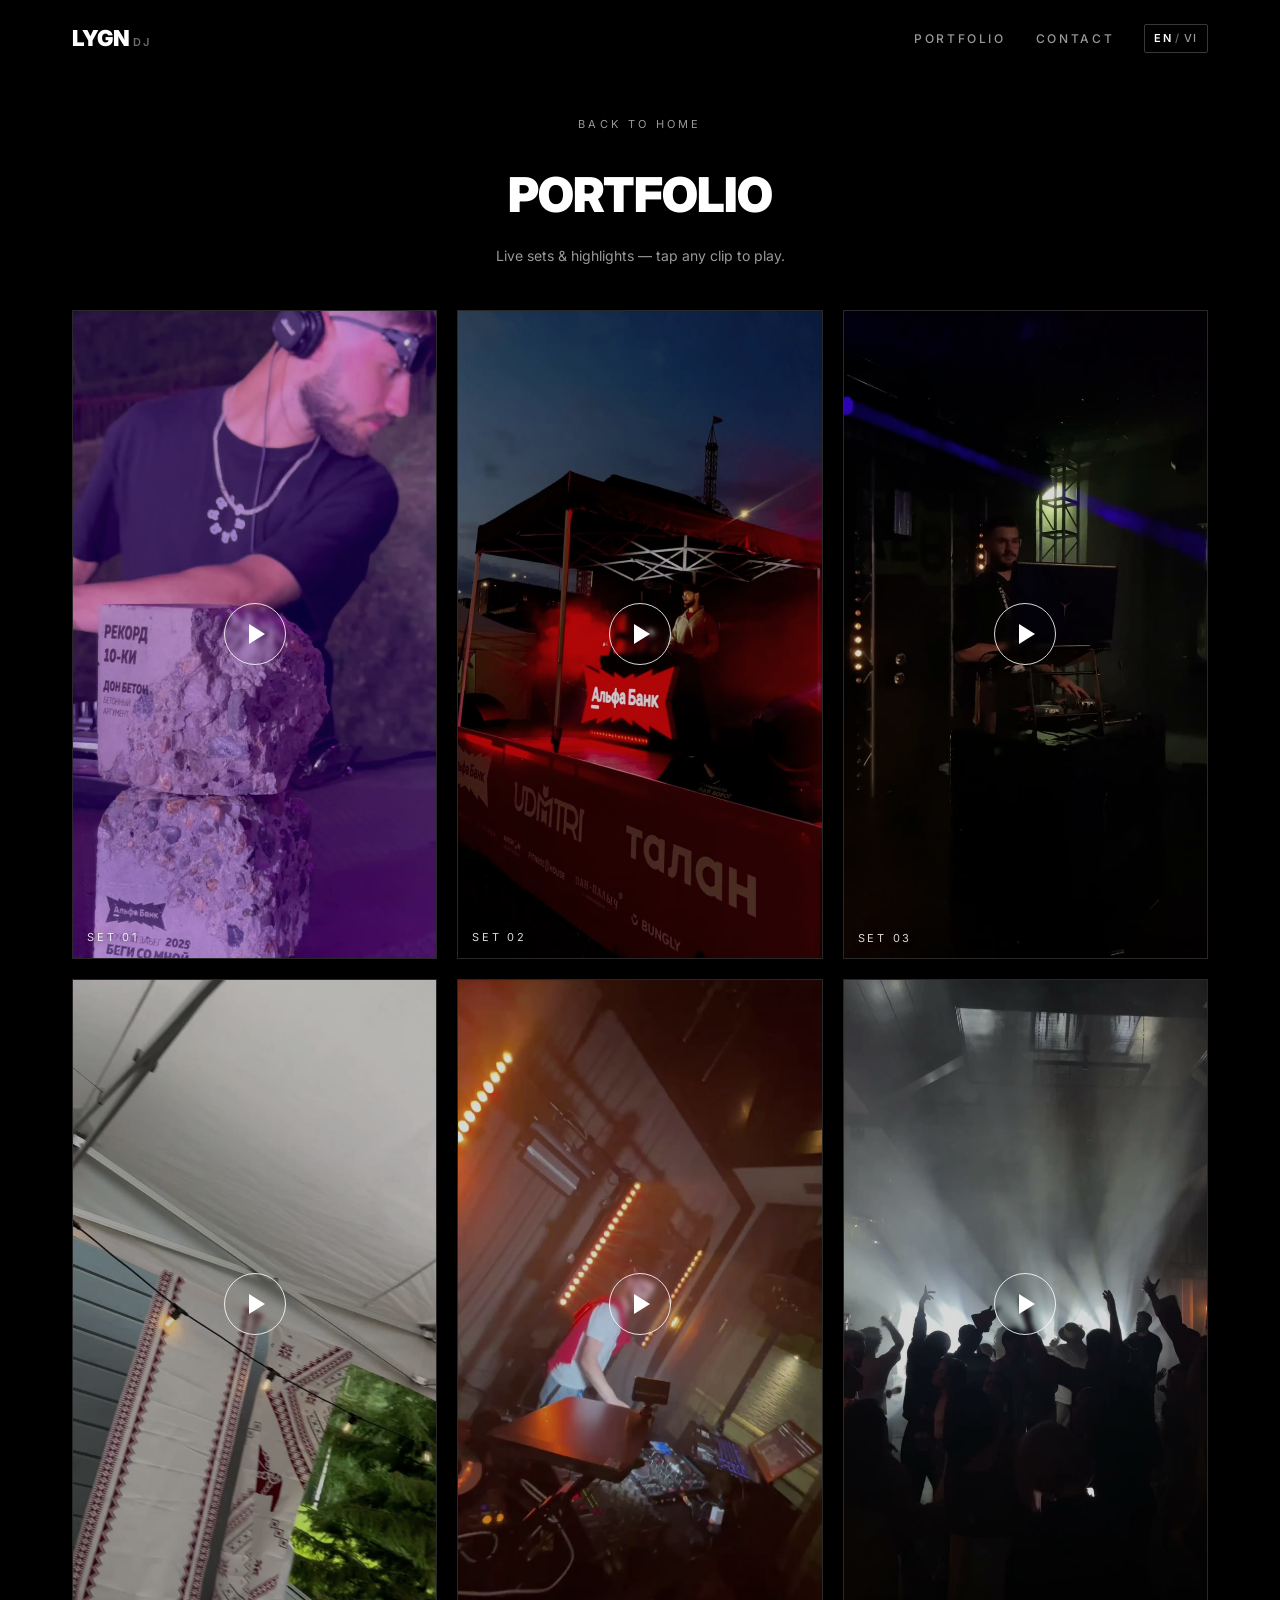
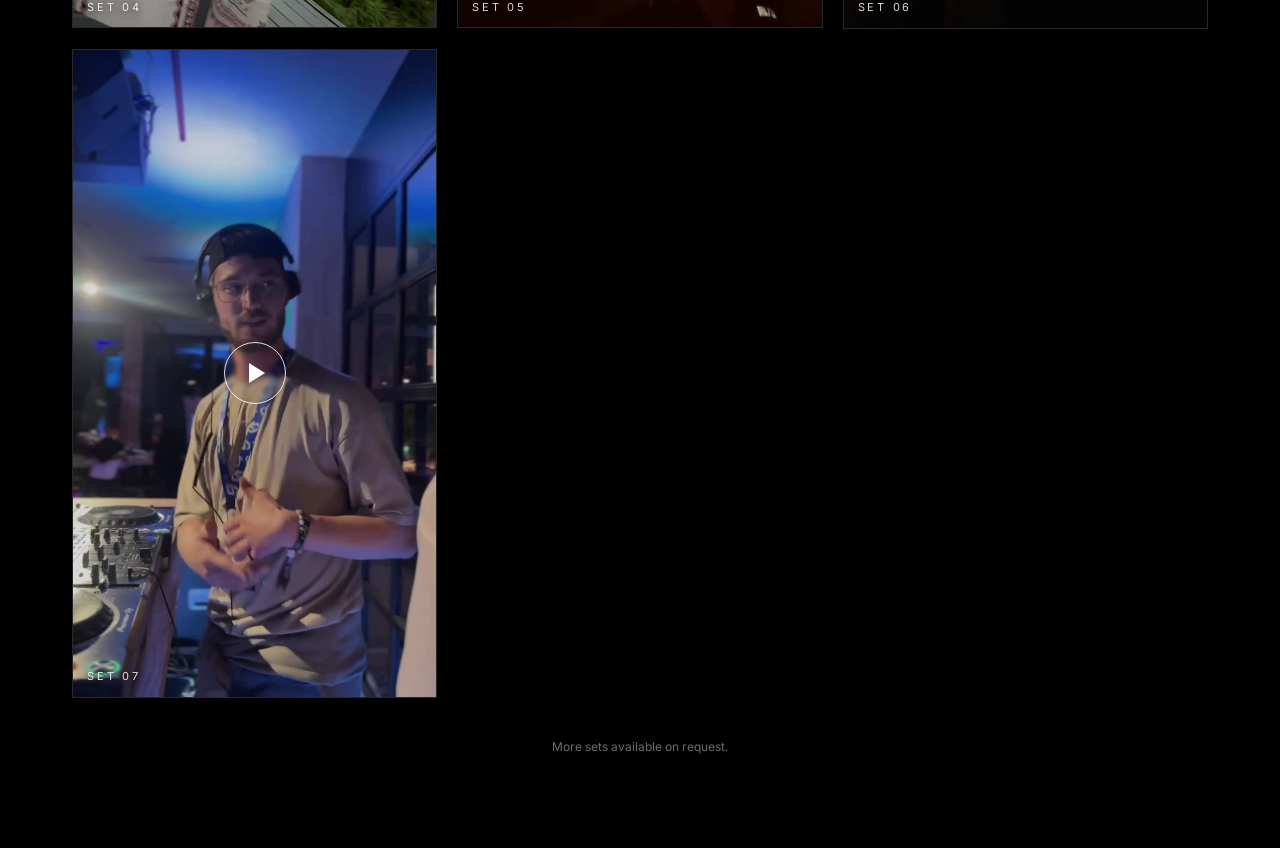
==== portfolio.html @ 01721c89 "Initial commit — LYGN DJ portfolio site Co-Authored-By: Claude Opus 4.8 <noreply@anthropic.com>" ====
<!doctype html>
<html lang="en">
  <head>
    <meta charset="UTF-8" />
    <meta name="viewport" content="width=device-width, initial-scale=1.0, viewport-fit=cover" />
    <meta name="theme-color" content="#000000" />
    <meta name="description" content="DJ LYGN — video portfolio. Live sets & highlights from festivals, clubs and bars." />
    <link rel="icon" type="image/svg+xml" href="favicon.svg" />
    <link rel="preconnect" href="https://fonts.googleapis.com" />
    <link rel="preconnect" href="https://fonts.gstatic.com" crossorigin />
    <link
      href="https://fonts.googleapis.com/css2?family=Inter:wght@400;500;600;800;900&family=JetBrains+Mono:wght@400;500&display=swap"
      rel="stylesheet"
    />
    <link rel="stylesheet" href="assets/css/styles.css" />
    <title>Portfolio — LYGN</title>
  </head>
  <body>
    <header class="nav">
      <a href="index.html#top" class="nav__logo" aria-label="LYGN home">LYGN<span>DJ</span></a>
      <nav class="nav__links">
        <a href="index.html#portfolio" data-i18n="nav.projects">Portfolio</a>
        <a href="index.html#contact" data-i18n="nav.contact">Contact</a>
        <button class="lang" id="langToggle" type="button" aria-label="Switch language">
          <span data-lang="en">EN</span><span class="lang__sep">/</span><span data-lang="vi">VI</span>
        </button>
      </nav>
    </header>

    <main class="page">
      <div class="page__head">
        <a class="page__back" href="index.html" data-i18n="page.back">Back to home</a>
        <h1 class="section__title" data-i18n="page.title">PORTFOLIO</h1>
        <p class="page__sub" data-i18n="page.sub">Live sets &amp; highlights — tap any clip to play.</p>
      </div>

      <div class="videos" id="videoGrid"></div>
      <p class="folio__hint" data-i18n="page.hint">More sets available on request.</p>
    </main>

    <!-- Lightbox player -->
    <div class="lightbox" id="lightbox" role="dialog" aria-modal="true">
      <button class="lightbox__close" id="lightboxClose" aria-label="Close">×</button>
      <video id="lightboxVideo" controls playsinline preload="metadata"></video>
    </div>

    <script src="assets/js/i18n.js"></script>
    <script src="assets/js/main.js"></script>
    <script src="assets/js/portfolio.js"></script>
  </body>
</html>
---- assets/css/styles.css ----
:root {
  --bg: #000000;
  --fg: #ffffff;
  --muted: rgba(255, 255, 255, 0.6);
  --muted-2: rgba(255, 255, 255, 0.42);
  --line: rgba(255, 255, 255, 0.12);
  --line-2: rgba(255, 255, 255, 0.22);
  --card: rgba(255, 255, 255, 0.03);
  --card-hover: rgba(255, 255, 255, 0.06);
  --maxw: 1200px;
  --font: "Inter", "Helvetica Neue", Arial, sans-serif;
  --mono: "JetBrains Mono", ui-monospace, SFMono-Regular, Consolas, monospace;
}

* { box-sizing: border-box; }

html {
  scroll-behavior: smooth;
  -webkit-text-size-adjust: 100%;
}

body {
  margin: 0;
  background: var(--bg);
  color: var(--fg);
  font-family: var(--font);
  line-height: 1.5;
  -webkit-font-smoothing: antialiased;
  text-rendering: optimizeLegibility;
  overflow-x: hidden;
}

img { max-width: 100%; display: block; }
a { color: inherit; text-decoration: none; }

/* ---------- NAV ---------- */
.nav {
  position: fixed;
  inset: 0 0 auto 0;
  z-index: 50;
  display: flex;
  align-items: center;
  justify-content: space-between;
  padding: 18px 20px;
  max-width: var(--maxw);
  margin: 0 auto;
}
.nav__logo {
  font-weight: 900;
  font-size: 20px;
  letter-spacing: -0.02em;
}
.nav__logo span {
  font-size: 0.5em;
  font-weight: 600;
  letter-spacing: 0.12em;
  vertical-align: baseline;
  margin-left: 4px;
  color: var(--muted-2);
}
.nav__links {
  display: flex;
  align-items: center;
  gap: 22px;
  font-size: 11px;
  font-weight: 500;
  text-transform: uppercase;
  letter-spacing: 0.22em;
  color: var(--muted);
}
.nav__links a { transition: color 0.2s; }
.nav__links a:hover { color: var(--fg); }

.lang {
  background: none;
  border: 1px solid var(--line-2);
  color: var(--muted);
  font: inherit;
  font-size: 11px;
  letter-spacing: 0.14em;
  padding: 5px 9px;
  cursor: pointer;
  border-radius: 2px;
  transition: color 0.2s, border-color 0.2s;
}
.lang:hover { color: var(--fg); border-color: var(--fg); }
.lang__sep { margin: 0 3px; color: var(--muted-2); }
.lang [data-lang].is-active { color: var(--fg); font-weight: 600; }

/* ---------- HERO ---------- */
.hero {
  position: relative;
  min-height: 560px;
  height: 100svh;
  display: flex;
  flex-direction: column;
  overflow: hidden;
  background: #000;
}
.hero__canvas { position: absolute; inset: 0; z-index: 0; }
.hero__canvas canvas { display: block; width: 100% !important; height: 100% !important; }
.hero__veil {
  position: absolute;
  inset: 0;
  z-index: 1;
  pointer-events: none;
  background: linear-gradient(to top, #000 0%, rgba(0, 0, 0, 0.6) 45%, rgba(0, 0, 0, 0.2) 100%);
}
.hero__copy {
  position: relative;
  z-index: 2;
  flex: 1;
  display: flex;
  flex-direction: column;
  align-items: center;
  justify-content: center;
  text-align: center;
  padding: 0 24px;
}
.hero__pre {
  margin: 0;
  font-size: 11px;
  font-weight: 500;
  text-transform: uppercase;
  letter-spacing: 0.5em;
  color: var(--muted-2);
  animation: fadeIn 1.4s ease-out both;
}
.hero__title {
  margin: 14px 0 0;
  font-size: clamp(4.5rem, 19vw, 11rem);
  font-weight: 900;
  line-height: 0.9;
  letter-spacing: -0.02em;
  animation: fadeIn 1.6s ease-out both;
}
.hero__sub {
  margin: 14px 0 0;
  font-size: clamp(12px, 3.4vw, 15px);
  font-weight: 500;
  text-transform: uppercase;
  letter-spacing: 0.42em;
  color: var(--muted);
  animation: fadeIn 1.8s ease-out both;
}

/* marquee */
.marquee {
  position: relative;
  z-index: 2;
  overflow: hidden;
  border-top: 1px solid var(--line);
  border-bottom: 1px solid var(--line);
  padding: 12px 0;
  white-space: nowrap;
}
.marquee__track {
  display: inline-flex;
  gap: 34px;
  padding-left: 34px;
  animation: marquee 28s linear infinite;
  will-change: transform;
}
.marquee__track span {
  font-size: 11px;
  font-weight: 500;
  text-transform: uppercase;
  letter-spacing: 0.3em;
  color: var(--muted-2);
}

.hero__foot {
  position: relative;
  z-index: 2;
  display: flex;
  align-items: center;
  justify-content: space-between;
  padding: 18px 20px;
}
.socials { display: flex; align-items: center; gap: 16px; }
.socials a { color: rgba(255, 255, 255, 0.55); transition: color 0.2s; display: inline-flex; }
.socials a:hover { color: var(--fg); }
.socials svg { width: 20px; height: 20px; }
.hero__scroll {
  font-size: 10px;
  text-transform: uppercase;
  letter-spacing: 0.35em;
  color: var(--muted-2);
  transition: color 0.2s;
}
.hero__scroll:hover { color: var(--fg); }

/* ---------- SECTIONS ---------- */
.section__title {
  margin: 0;
  font-size: clamp(1.9rem, 6vw, 3rem);
  font-weight: 900;
  letter-spacing: -0.02em;
}
.section__lead {
  margin: 18px 0 0;
  max-width: 38rem;
  font-size: 15px;
  line-height: 1.7;
  color: var(--muted);
}

/* PORTFOLIO teaser */
.folio {
  padding: 80px 20px;
  max-width: var(--maxw);
  margin: 0 auto;
}
.folio__grid {
  display: grid;
  grid-template-columns: 1fr;
  gap: 16px;
}
.folio__img {
  width: 100%;
  height: 260px;
  object-fit: cover;
  object-position: center;
  filter: grayscale(1);
  transition: filter 0.6s ease;
}
.folio__img:hover { filter: grayscale(0); }
/* Keep each DJ's face centred in the crop (esp. on mobile, where photos crop vertically) */
.folio__grid .folio__img:nth-child(1) { object-position: 50% 8%; }
.folio__grid .folio__img:nth-child(2) { object-position: 60% 52%; }
.folio__grid .folio__img:nth-child(3) { object-position: 62% 18%; }
.folio__body {
  margin-top: 48px;
  display: flex;
  flex-direction: column;
  align-items: center;
  text-align: center;
}
.folio__body .section__lead { text-align: center; }
.folio__actions { margin-top: 30px; display: flex; flex-wrap: wrap; gap: 12px; justify-content: center; }

.btn {
  display: inline-flex;
  align-items: center;
  border: 1px solid var(--line-2);
  padding: 14px 30px;
  font-size: 11px;
  font-weight: 500;
  text-transform: uppercase;
  letter-spacing: 0.3em;
  color: rgba(255, 255, 255, 0.85);
  transition: border-color 0.2s, color 0.2s, background 0.2s;
}
.btn:hover { border-color: var(--fg); color: var(--fg); }
.btn--solid { background: var(--fg); color: #000; border-color: var(--fg); }
.btn--solid:hover { background: rgba(255, 255, 255, 0.85); color: #000; }

/* CONTACT */
.contact {
  padding: 80px 20px 40px;
  max-width: var(--maxw);
  margin: 0 auto;
  display: grid;
  grid-template-columns: 1fr;
  gap: 44px;
}
.chips { margin-top: 34px; }
.chips__label {
  margin: 0 0 14px;
  font-size: 11px;
  font-weight: 500;
  text-transform: uppercase;
  letter-spacing: 0.3em;
  color: var(--muted-2);
}
.chips__list { display: flex; flex-wrap: wrap; gap: 8px; }
.chip {
  border: 1px solid var(--line);
  padding: 7px 12px;
  font-size: 11px;
  font-weight: 500;
  text-transform: uppercase;
  letter-spacing: 0.14em;
  color: rgba(255, 255, 255, 0.65);
}

.contact__right { display: flex; flex-direction: column; gap: 12px; justify-content: center; }
.channel {
  display: flex;
  align-items: center;
  gap: 16px;
  border: 1px solid var(--line);
  background: var(--card);
  padding: 18px 20px;
  transition: border-color 0.2s, background 0.2s;
}
.channel:hover { border-color: var(--line-2); background: var(--card-hover); }
.channel svg { width: 24px; height: 24px; flex: none; color: rgba(255, 255, 255, 0.72); transition: color 0.2s; }
.channel:hover svg { color: var(--fg); }
.channel__text { display: flex; flex-direction: column; min-width: 0; }
.channel__label {
  display: block;
  font-size: 10px;
  font-weight: 500;
  text-transform: uppercase;
  letter-spacing: 0.3em;
  color: var(--muted-2);
}
.channel__handle { display: block; margin-top: 4px; font-size: 16px; font-weight: 600; }
.channel__arrow { margin-left: auto; color: var(--muted-2); transition: color 0.2s; }
.channel:hover .channel__arrow { color: var(--fg); }

.footer {
  max-width: var(--maxw);
  margin: 40px auto 0;
  padding: 28px 20px 40px;
  border-top: 1px solid var(--line);
  text-align: center;
  font-size: 11px;
  text-transform: uppercase;
  letter-spacing: 0.3em;
  color: var(--muted-2);
}

/* ---------- PORTFOLIO PAGE ---------- */
.page {
  max-width: var(--maxw);
  margin: 0 auto;
  padding: 110px 20px 80px;
}
.page__head { text-align: center; margin-bottom: 44px; }
.page__back {
  display: inline-flex;
  align-items: center;
  gap: 8px;
  font-size: 11px;
  text-transform: uppercase;
  letter-spacing: 0.3em;
  color: var(--muted);
  margin-bottom: 26px;
  transition: color 0.2s;
}
.page__back:hover { color: var(--fg); }
.page__sub { margin: 14px 0 0; color: var(--muted); font-size: 14px; }

.videos {
  display: grid;
  grid-template-columns: 1fr;
  gap: 16px;
}
.vcard {
  position: relative;
  aspect-ratio: 9 / 16;
  overflow: hidden;
  background: #0a0a0a;
  border: 1px solid var(--line);
  cursor: pointer;
}
.vcard:focus { outline: none; }
.vcard:focus-visible { outline: 2px solid rgba(255, 255, 255, 0.75); outline-offset: 3px; }
.vcard img { width: 100%; height: 100%; object-fit: cover; filter: grayscale(0.15); transition: transform 0.5s, filter 0.5s; }
.vcard:hover img { transform: scale(1.04); filter: grayscale(0); }
.vcard__play {
  position: absolute;
  inset: 0;
  display: flex;
  align-items: center;
  justify-content: center;
  background: rgba(0, 0, 0, 0.15);
  transition: background 0.3s;
}
.vcard:hover .vcard__play { background: rgba(0, 0, 0, 0.35); }
.vcard__play span {
  width: 62px;
  height: 62px;
  border-radius: 50%;
  border: 1.5px solid rgba(255, 255, 255, 0.85);
  display: flex;
  align-items: center;
  justify-content: center;
  backdrop-filter: blur(2px);
}
.vcard__play span::after {
  content: "";
  border-left: 16px solid #fff;
  border-top: 10px solid transparent;
  border-bottom: 10px solid transparent;
  margin-left: 4px;
}
.vcard__label {
  position: absolute;
  left: 14px;
  bottom: 12px;
  font-size: 11px;
  text-transform: uppercase;
  letter-spacing: 0.25em;
  color: rgba(255, 255, 255, 0.85);
  text-shadow: 0 1px 6px rgba(0, 0, 0, 0.6);
}

.folio__hint {
  margin-top: 40px;
  text-align: center;
  font-size: 12px;
  color: var(--muted-2);
}

/* Lightbox */
.lightbox {
  position: fixed;
  inset: 0;
  z-index: 100;
  display: none;
  align-items: center;
  justify-content: center;
  background: rgba(0, 0, 0, 0.92);
  padding: 20px;
}
.lightbox.is-open { display: flex; }
.lightbox video {
  max-width: min(92vw, 520px);
  max-height: 86vh;
  width: auto;
  height: auto;
  background: #000;
  outline: none;
}
.lightbox__close {
  position: absolute;
  top: 18px;
  right: 20px;
  width: 44px;
  height: 44px;
  border: 1px solid var(--line-2);
  background: none;
  color: #fff;
  font-size: 22px;
  line-height: 1;
  cursor: pointer;
  border-radius: 50%;
  transition: border-color 0.2s, background 0.2s;
}
.lightbox__close:hover { border-color: #fff; background: rgba(255, 255, 255, 0.08); }

/* ---------- ANIMATIONS ---------- */
@keyframes fadeIn {
  from { opacity: 0; transform: translateY(18px); }
  to { opacity: 1; transform: translateY(0); }
}
@keyframes marquee {
  from { transform: translateX(0); }
  to { transform: translateX(-50%); }
}

/* ---------- RESPONSIVE ---------- */
@media (min-width: 640px) {
  .nav { padding: 22px 32px; }
  .nav__logo { font-size: 22px; }
  .nav__links { gap: 30px; font-size: 12px; }
  .folio, .contact, .footer, .page { padding-left: 32px; padding-right: 32px; }
  .folio { padding-top: 110px; padding-bottom: 110px; }
  .folio__grid { grid-template-columns: repeat(3, 1fr); gap: 20px; align-items: center; }
  .folio__img { height: 300px; }
  .folio__img--tall { height: 400px; margin-top: -34px; }
  .contact { padding-top: 110px; }
  .videos { grid-template-columns: repeat(2, 1fr); gap: 20px; }
}

@media (min-width: 980px) {
  .contact { grid-template-columns: 1fr 1fr; gap: 80px; }
  .videos { grid-template-columns: repeat(3, 1fr); }
}

@media (prefers-reduced-motion: reduce) {
  html { scroll-behavior: auto; }
  .marquee__track { animation: none; }
  .hero__pre, .hero__title, .hero__sub { animation: none; }
}
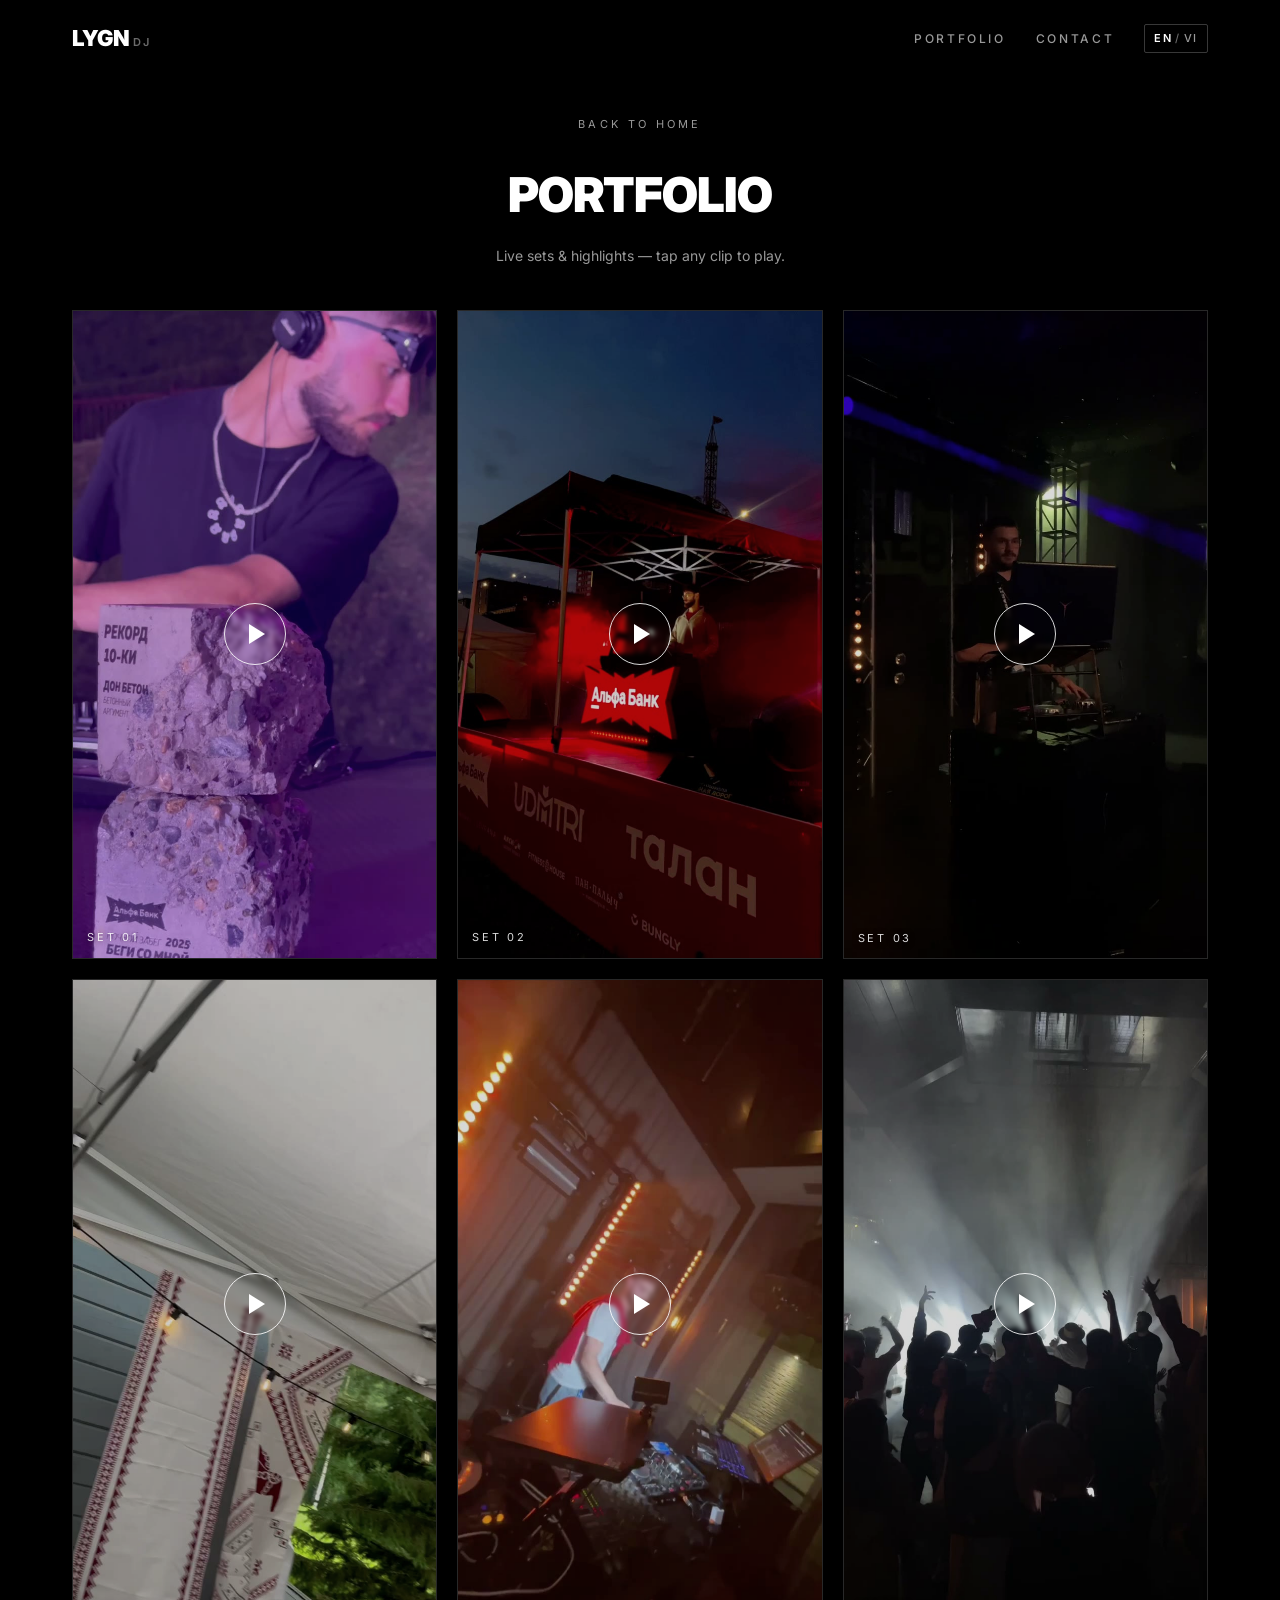
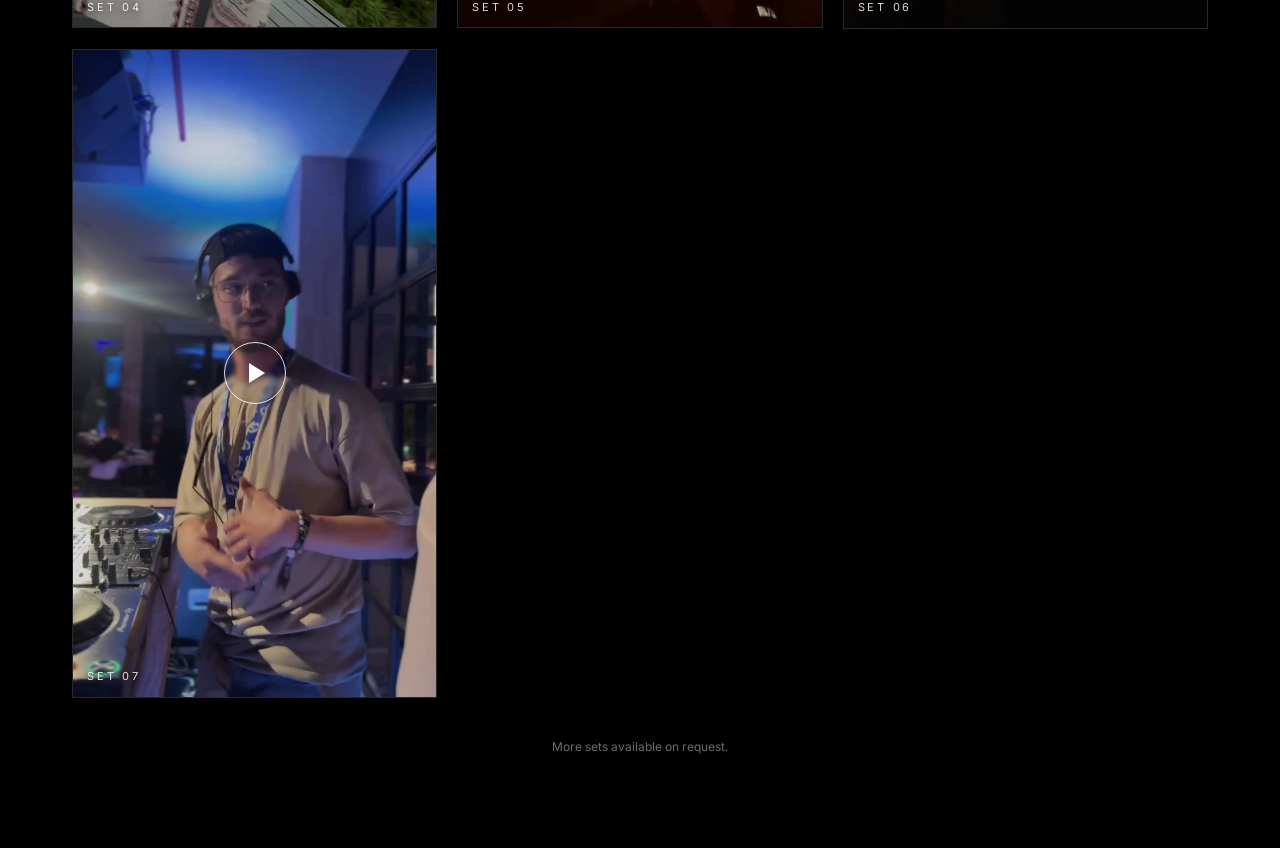
==== commit ff599255: "Fix off-center close button on video lightbox Replace the native <video controls> (whose fullscreen " ====
--- a/portfolio.html
+++ b/portfolio.html
@@ -40,8 +40,18 @@
 
     <!-- Lightbox player -->
     <div class="lightbox" id="lightbox" role="dialog" aria-modal="true">
-      <button class="lightbox__close" id="lightboxClose" aria-label="Close">×</button>
-      <video id="lightboxVideo" controls playsinline preload="metadata"></video>
+      <button class="lightbox__close" id="lightboxClose" aria-label="Close"></button>
+      <div class="lightbox__stage" id="lightboxStage">
+        <video
+          id="lightboxVideo"
+          playsinline
+          webkit-playsinline="true"
+          disablePictureInPicture
+          disableRemotePlayback
+          preload="metadata"
+        ></video>
+        <div class="lightbox__hint" id="lightboxHint" aria-hidden="true"><span></span></div>
+      </div>
     </div>
 
     <script src="assets/js/i18n.js"></script>
--- a/assets/css/styles.css
+++ b/assets/css/styles.css
@@ -417,30 +417,81 @@
   padding: 20px;
 }
 .lightbox.is-open { display: flex; }
-.lightbox video {
+.lightbox__stage {
+  position: relative;
+  display: inline-flex;
+  max-width: 100%;
+  max-height: 100%;
+  line-height: 0;
+}
+.lightbox__stage video {
+  display: block;
   max-width: min(92vw, 520px);
   max-height: 86vh;
   width: auto;
   height: auto;
   background: #000;
   outline: none;
+  cursor: pointer;
+}
+.lightbox__hint {
+  position: absolute;
+  inset: 0;
+  display: flex;
+  align-items: center;
+  justify-content: center;
+  opacity: 0;
+  transition: opacity 0.25s ease;
+  pointer-events: none;
+}
+.lightbox__stage.is-paused .lightbox__hint { opacity: 1; }
+.lightbox__hint span {
+  width: 62px;
+  height: 62px;
+  border-radius: 50%;
+  border: 1.5px solid rgba(255, 255, 255, 0.85);
+  display: flex;
+  align-items: center;
+  justify-content: center;
+  background: rgba(0, 0, 0, 0.35);
+  backdrop-filter: blur(2px);
+}
+.lightbox__hint span::after {
+  content: "";
+  border-left: 16px solid #fff;
+  border-top: 10px solid transparent;
+  border-bottom: 10px solid transparent;
+  margin-left: 4px;
 }
 .lightbox__close {
   position: absolute;
   top: 18px;
   right: 20px;
+  z-index: 1;
   width: 44px;
   height: 44px;
+  padding: 0;
   border: 1px solid var(--line-2);
-  background: none;
-  color: #fff;
-  font-size: 22px;
-  line-height: 1;
+  background: rgba(0, 0, 0, 0.4);
   cursor: pointer;
   border-radius: 50%;
   transition: border-color 0.2s, background 0.2s;
 }
 .lightbox__close:hover { border-color: #fff; background: rgba(255, 255, 255, 0.08); }
+/* Drawn with two bars instead of an "×" glyph so it lands dead-center on every device/font. */
+.lightbox__close::before,
+.lightbox__close::after {
+  content: "";
+  position: absolute;
+  top: 50%;
+  left: 50%;
+  width: 16px;
+  height: 2px;
+  background: #fff;
+  transform-origin: center;
+}
+.lightbox__close::before { transform: translate(-50%, -50%) rotate(45deg); }
+.lightbox__close::after { transform: translate(-50%, -50%) rotate(-45deg); }
 
 /* ---------- ANIMATIONS ---------- */
 @keyframes fadeIn {
